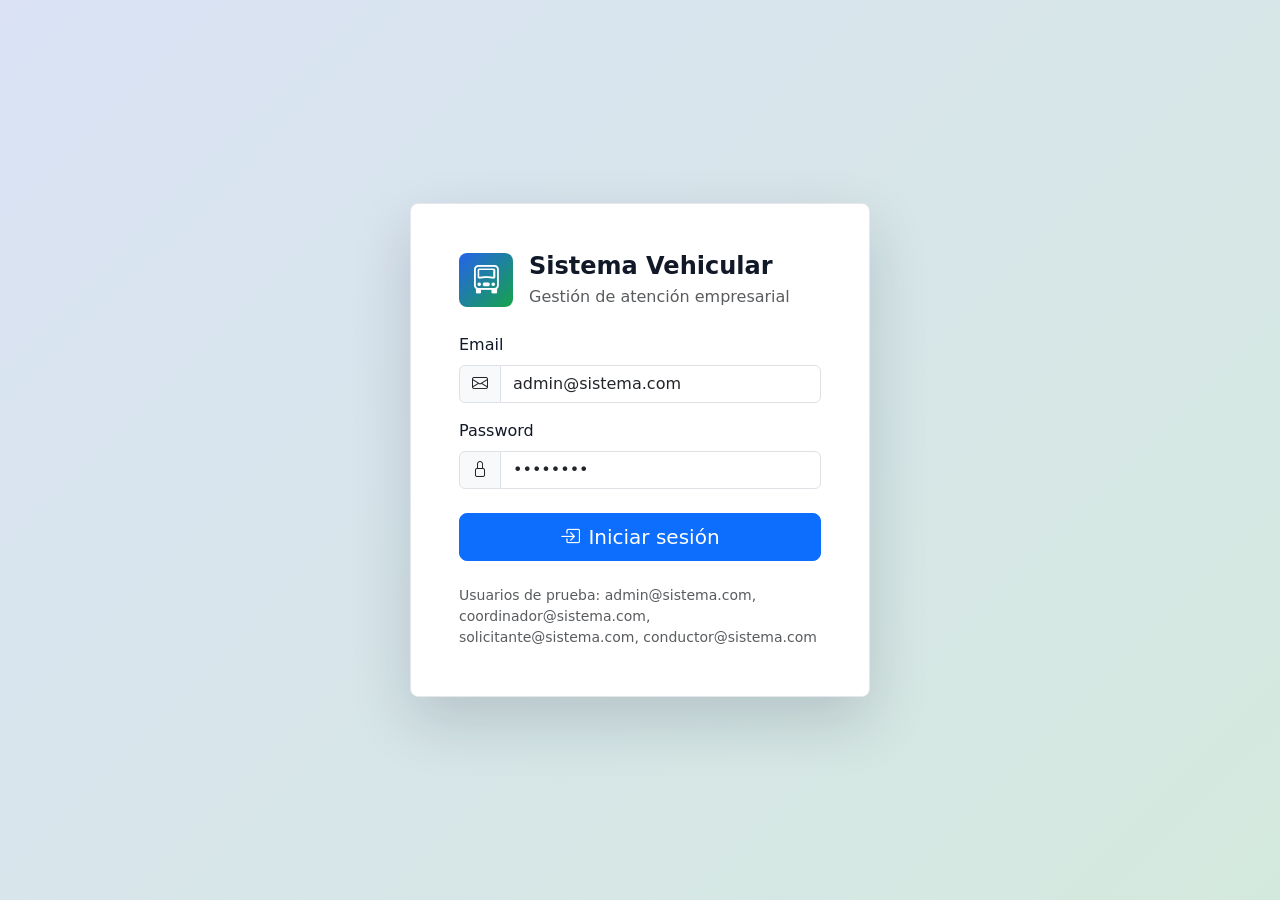
==== frontend/conductores.html @ 052d6b4e "Proyecto inicial sistema vehicular" ====
<!doctype html>
<html lang="es">
<head>
  <meta charset="utf-8">
  <meta name="viewport" content="width=device-width, initial-scale=1">
  <title>Conductores | Sistema Vehicular</title>
  <link href="https://cdn.jsdelivr.net/npm/bootstrap@5.3.3/dist/css/bootstrap.min.css" rel="stylesheet">
  <link href="https://cdn.jsdelivr.net/npm/bootstrap-icons@1.11.3/font/bootstrap-icons.min.css" rel="stylesheet">
  <link href="assets/css/styles.css" rel="stylesheet">
</head>
<body>
  <div id="app"></div>
  <script src="https://cdn.jsdelivr.net/npm/bootstrap@5.3.3/dist/js/bootstrap.bundle.min.js"></script>
  <script src="assets/js/config.js"></script>
  <script src="assets/js/utils.js"></script>
  <script src="assets/js/conductores.js"></script>
</body>
</html>
---- frontend/assets/css/styles.css ----
:root {
  --primary: #2563eb;
  --primary-dark: #1e3a8a;
  --success: #16a34a;
  --warning: #f59e0b;
  --danger: #dc2626;
  --info: #0ea5e9;
  --muted: #64748b;
  --bg: #f3f4f6;
  --text: #111827;
  --panel: #ffffff;
  --line: #e5e7eb;
  --sidebar: #0f172a;
}

* {
  box-sizing: border-box;
}

body {
  min-height: 100vh;
  margin: 0;
  color: var(--text);
  background: var(--bg);
  font-family: system-ui, -apple-system, BlinkMacSystemFont, "Segoe UI", sans-serif;
}

a {
  text-decoration: none;
}

.login-page {
  min-height: 100vh;
  display: grid;
  place-items: center;
  padding: 24px;
  background:
    linear-gradient(135deg, rgba(37, 99, 235, 0.12), rgba(22, 163, 74, 0.14)),
    var(--bg);
}

.login-card {
  width: min(460px, 100%);
  border: 1px solid var(--line);
  border-radius: 8px;
  background: var(--panel);
  box-shadow: 0 24px 60px rgba(15, 23, 42, 0.16);
}

.brand-mark {
  width: 54px;
  height: 54px;
  display: grid;
  place-items: center;
  border-radius: 8px;
  color: #fff;
  background: linear-gradient(135deg, var(--primary), var(--success));
  font-size: 28px;
}

.app-shell {
  min-height: 100vh;
  display: flex;
}

.sidebar {
  width: 272px;
  flex: 0 0 272px;
  min-height: 100vh;
  position: sticky;
  top: 0;
  padding: 18px 14px;
  background: var(--sidebar);
  color: #fff;
}

.sidebar-brand {
  display: flex;
  gap: 12px;
  align-items: center;
  padding: 8px 10px 18px;
  border-bottom: 1px solid rgba(255, 255, 255, 0.12);
}

.sidebar-brand .brand-mark {
  width: 42px;
  height: 42px;
  font-size: 22px;
}

.sidebar-title {
  margin: 0;
  font-size: 15px;
  font-weight: 800;
  line-height: 1.2;
}

.sidebar-subtitle {
  margin: 0;
  color: #cbd5e1;
  font-size: 12px;
}

.nav-menu {
  padding: 16px 0;
}

.nav-menu a {
  display: flex;
  align-items: center;
  gap: 10px;
  min-height: 42px;
  padding: 9px 12px;
  margin-bottom: 4px;
  border-radius: 8px;
  color: #dbeafe;
  font-weight: 600;
  font-size: 14px;
}

.nav-menu a:hover,
.nav-menu a.active {
  color: #fff;
  background: rgba(37, 99, 235, 0.9);
}

.main-area {
  min-width: 0;
  flex: 1;
}

.topbar {
  min-height: 68px;
  display: flex;
  justify-content: space-between;
  align-items: center;
  gap: 16px;
  padding: 14px 24px;
  border-bottom: 1px solid var(--line);
  background: rgba(255, 255, 255, 0.9);
  backdrop-filter: blur(10px);
  position: sticky;
  top: 0;
  z-index: 10;
}

.content {
  width: min(1480px, 100%);
  margin: 0 auto;
  padding: 24px;
}

.page-title {
  margin: 0;
  font-size: 26px;
  font-weight: 800;
  letter-spacing: 0;
}

.page-subtitle {
  margin: 3px 0 0;
  color: var(--muted);
  font-size: 14px;
}

.panel {
  background: var(--panel);
  border: 1px solid var(--line);
  border-radius: 8px;
  box-shadow: 0 12px 30px rgba(15, 23, 42, 0.06);
}

.panel-header {
  display: flex;
  justify-content: space-between;
  gap: 12px;
  align-items: center;
  padding: 16px 18px;
  border-bottom: 1px solid var(--line);
}

.panel-body {
  padding: 18px;
}

.metric-card {
  min-height: 132px;
  display: flex;
  align-items: center;
  gap: 14px;
  padding: 18px;
  border: 1px solid var(--line);
  border-radius: 8px;
  background: #fff;
}

.metric-icon {
  width: 48px;
  height: 48px;
  flex: 0 0 48px;
  display: grid;
  place-items: center;
  border-radius: 8px;
  color: #fff;
  font-size: 24px;
}

.metric-value {
  margin: 0;
  font-size: 28px;
  font-weight: 900;
}

.metric-label {
  margin: 0;
  color: var(--muted);
  font-size: 13px;
}

.bg-primary-app { background: var(--primary); }
.bg-success-app { background: var(--success); }
.bg-warning-app { background: var(--warning); }
.bg-danger-app { background: var(--danger); }
.bg-info-app { background: var(--info); }
.bg-muted-app { background: var(--muted); }

.table {
  vertical-align: middle;
}

.table thead th {
  color: #475569;
  font-size: 12px;
  text-transform: uppercase;
  letter-spacing: 0;
  white-space: nowrap;
}

.badge-state {
  display: inline-flex;
  align-items: center;
  gap: 6px;
  min-height: 26px;
  padding: 5px 9px;
  border-radius: 999px;
  color: #fff;
  font-weight: 700;
  font-size: 12px;
}

.state-success { background: var(--success); }
.state-warning { background: var(--warning); color: #111827; }
.state-info { background: var(--info); }
.state-danger { background: var(--danger); }
.state-muted { background: #6b7280; }
.state-primary { background: var(--primary); }

.form-help {
  color: var(--muted);
  font-size: 12px;
}

.wizard-steps {
  display: grid;
  grid-template-columns: repeat(3, 1fr);
  gap: 8px;
  margin-bottom: 16px;
}

.wizard-step {
  border: 1px solid var(--line);
  border-radius: 8px;
  padding: 10px;
  background: #fff;
  color: var(--muted);
  font-weight: 700;
}

.wizard-step.active {
  border-color: var(--primary);
  color: var(--primary);
  background: #eff6ff;
}

.timeline {
  position: relative;
  margin: 0;
  padding: 0;
  list-style: none;
}

.timeline li {
  display: flex;
  gap: 10px;
  align-items: flex-start;
  padding: 9px 0;
  color: #475569;
}

.timeline i {
  color: var(--muted);
  margin-top: 2px;
}

.timeline .done {
  color: var(--success);
  font-weight: 700;
}

.public-page {
  min-height: 100vh;
  background: linear-gradient(135deg, #f8fafc 0%, #eef2ff 50%, #ecfdf5 100%);
}

.public-header {
  padding: 28px;
  color: #fff;
  background: linear-gradient(135deg, var(--primary-dark), var(--primary));
}

.public-card {
  min-height: 190px;
  border: 1px solid var(--line);
  border-radius: 8px;
  background: #fff;
  box-shadow: 0 14px 30px rgba(15, 23, 42, 0.08);
}

.public-time {
  font-size: 34px;
  font-weight: 900;
  color: var(--primary-dark);
}

.empty-state {
  padding: 36px 18px;
  text-align: center;
  color: var(--muted);
}

.empty-state i {
  display: block;
  margin-bottom: 8px;
  font-size: 34px;
}

.search-row {
  display: grid;
  grid-template-columns: repeat(4, minmax(0, 1fr));
  gap: 12px;
}

.btn-icon {
  display: inline-flex;
  align-items: center;
  justify-content: center;
  gap: 8px;
}

.chart-box {
  height: 310px;
}

@media (max-width: 992px) {
  .app-shell {
    display: block;
  }

  .sidebar {
    width: 100%;
    min-height: auto;
    position: relative;
  }

  .nav-menu {
    display: grid;
    grid-template-columns: repeat(2, minmax(0, 1fr));
    gap: 4px;
  }

  .topbar {
    position: relative;
  }

  .search-row,
  .wizard-steps {
    grid-template-columns: 1fr;
  }
}

@media (max-width: 576px) {
  .content,
  .topbar,
  .public-header {
    padding: 16px;
  }

  .page-title {
    font-size: 22px;
  }

  .metric-card {
    min-height: 110px;
  }
}
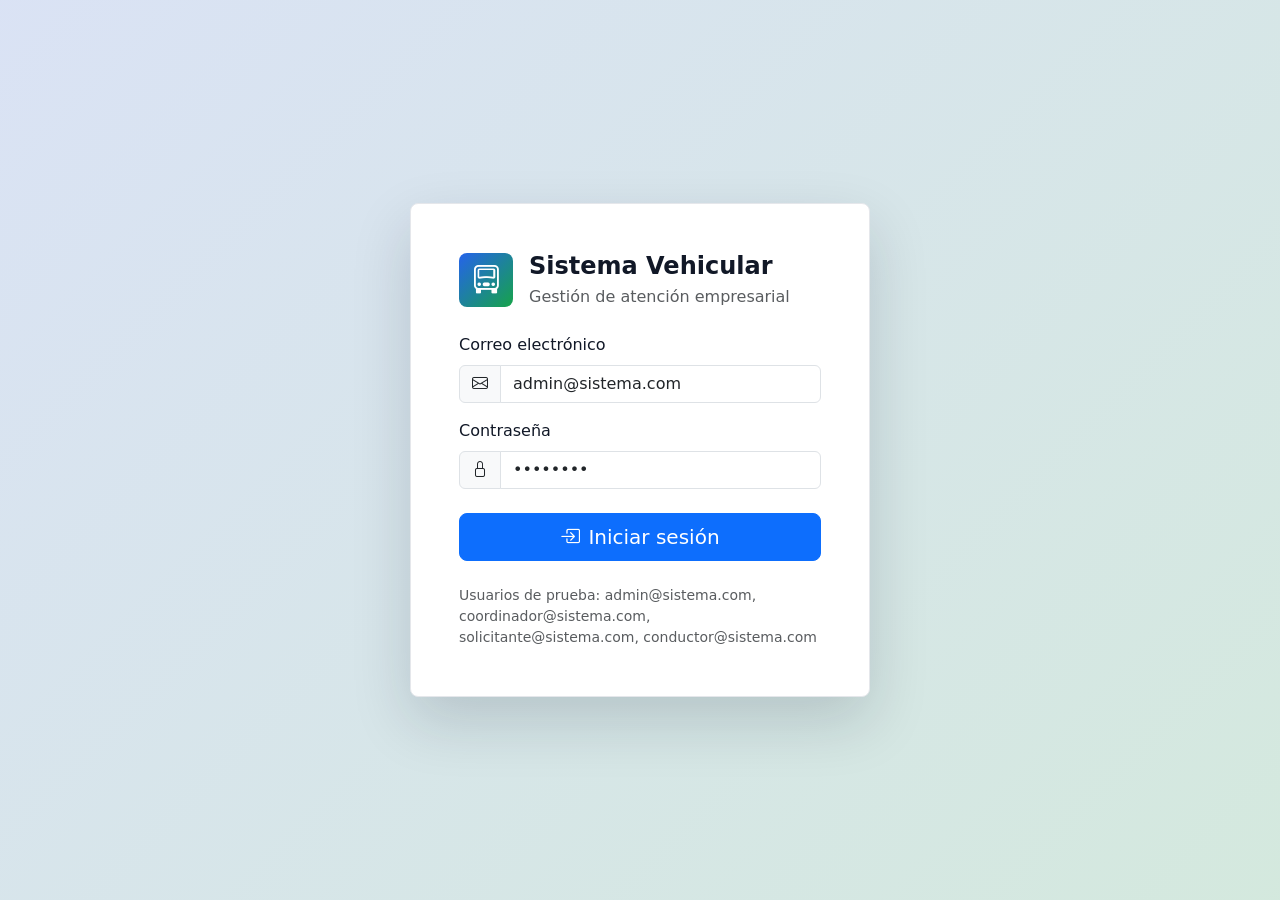
==== commit 36225b5c: "Corregir textos y codificacion UTF-8" ====
--- a/frontend/conductores.html
+++ b/frontend/conductores.html
@@ -6,13 +6,13 @@
   <title>Conductores | Sistema Vehicular</title>
   <link href="https://cdn.jsdelivr.net/npm/bootstrap@5.3.3/dist/css/bootstrap.min.css" rel="stylesheet">
   <link href="https://cdn.jsdelivr.net/npm/bootstrap-icons@1.11.3/font/bootstrap-icons.min.css" rel="stylesheet">
-  <link href="assets/css/styles.css" rel="stylesheet">
+  <link href="assets/css/styles.css?v=20260617" rel="stylesheet">
 </head>
 <body>
   <div id="app"></div>
   <script src="https://cdn.jsdelivr.net/npm/bootstrap@5.3.3/dist/js/bootstrap.bundle.min.js"></script>
-  <script src="assets/js/config.js"></script>
-  <script src="assets/js/utils.js"></script>
-  <script src="assets/js/conductores.js"></script>
+  <script src="assets/js/config.js?v=20260617"></script>
+  <script src="assets/js/utils.js?v=20260617"></script>
+  <script src="assets/js/conductores.js?v=20260617"></script>
 </body>
 </html>
--- a/frontend/assets/css/styles.css
+++ b/frontend/assets/css/styles.css
@@ -346,7 +346,7 @@
 
 .search-row {
   display: grid;
-  grid-template-columns: repeat(4, minmax(0, 1fr));
+  grid-template-columns: repeat(auto-fit, minmax(170px, 1fr));
   gap: 12px;
 }
 
